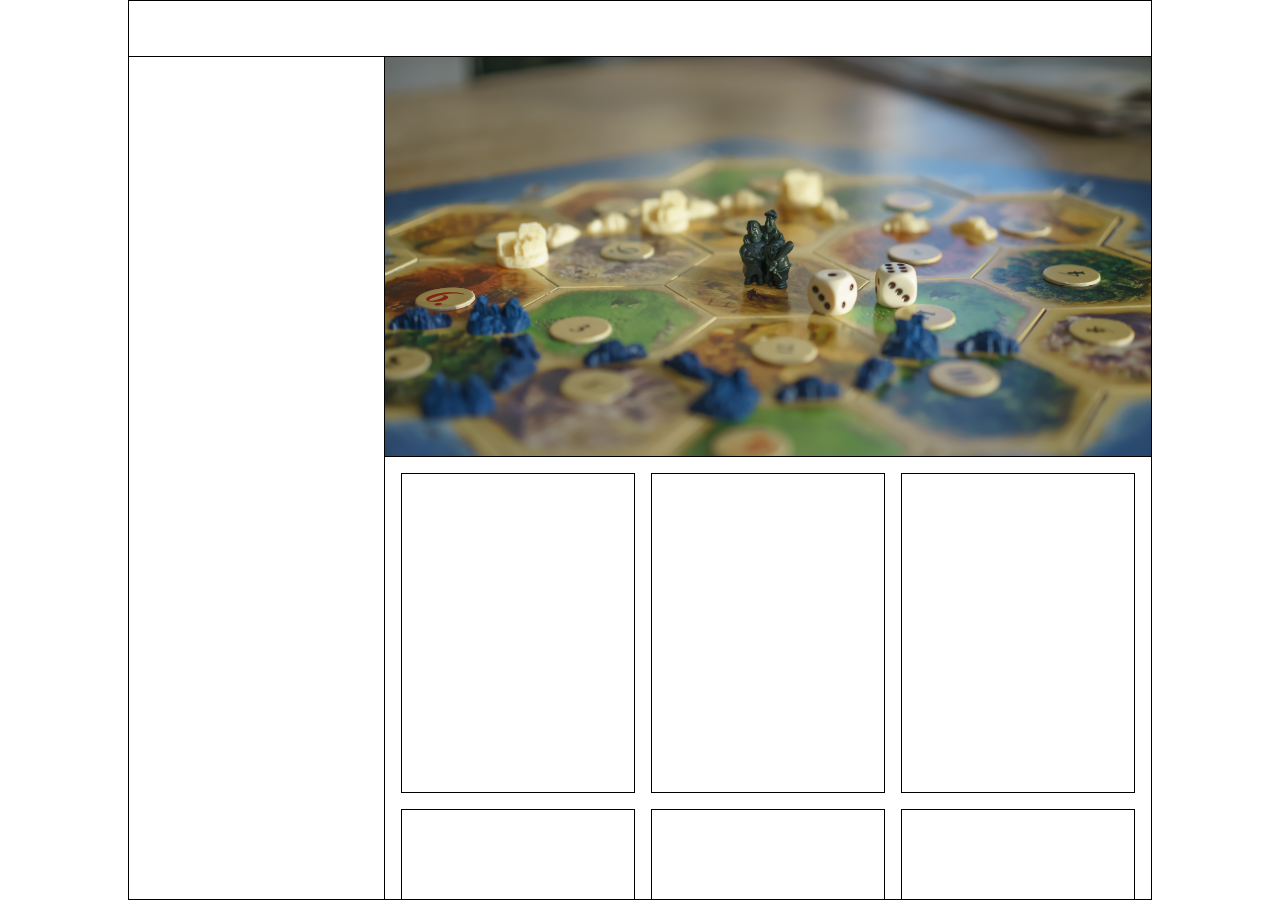
==== index.html @ 2bf7096c "Added layout and carousel" ====
<!DOCTYPE html>
<html lang="en">
<head>
    <meta charset="UTF-8">
    <meta http-equiv="X-UA-Compatible" content="IE=edge">
    <meta name="viewport" content="width=device-width, initial-scale=1.0">
    <title>TableTop Titans</title>

    <link rel="stylesheet" href="style/layout.css">
    <link rel="stylesheet" href="style/carousel.css">

    <script src="js/jquery-3.7.0.js"></script>
    <script src="js/carousel.js"></script>
</head>
<body>
    <div class="layout">
        <header>

        </header>
        <div class="sidebar">

        </div>
        <main>
            <div class="carousel">
                <img src="images/img1.jpg" alt="" class="active">
                <img src="images/img2.jpg" alt="">
                <img src="images/img3.jpg" alt="">

                <!-- <button id="left-button"></button>
                <button id="right-button"></button> -->
            </div>
            <div class="content">
                <div class="card"></div>
                <div class="card"></div>
                <div class="card"></div>
                <div class="card"></div>
                <div class="card"></div>
                <div class="card"></div>
                <div class="card"></div>
                <div class="card"></div>
            </div>
        </main>
    </div>
    
</body>
</html>
---- style/layout.css ----
* {
    box-sizing: border-box;
    padding: 0;
    margin: 0;
}

body {
    width: 100vw;
    height: 100vh;

    display: flex;
    flex-direction: row;
    justify-content: center;
    align-items: center;
}

.layout {
    display: grid;
    grid-template-rows: 1fr 15fr;
    grid-template-columns: 1fr 3fr;

    width: 80%;
    height: 100%;

    border: 1px solid black;
}

@media only screen and (max-width: 1100px) {
    .layout {
        width: 100%;
    }
}

header {
    grid-row: 1 / span 1;
    grid-column: 1 / -1;

    border-bottom: 1px solid black;
}

.sidebar {
    grid-row: 2 / span 1;
    grid-column: 1 / span 1;

    border-right: 1px solid black;
}

main {
    grid-row: 2 / span 1;
    grid-column: 2 / span 1;

    overflow-y: scroll;
}

@media only screen and (max-width: 1100px) {
    .sidebar {
        width: 0px;
    }

    main {
        grid-row: 2 / span 1;
        grid-column: 1 / -1;
    }
}

.carousel {
    position: relative;
    width: 100%;
    height: 25rem;

    border-bottom: 1px solid black;
}

@media only screen and (max-width: 1100px) {
    .carousel {
        height: 15rem;
    }
}

.content {
    display: grid;
    grid-template-columns: repeat(4, 1fr);
    gap: 1rem;

    padding: 1rem;
}

@media only screen and (max-width: 1400px) {
    .content {
        grid-template-columns: repeat(3, 1fr);
    }
}

@media only screen and (max-width: 800px) {
    .content {
        grid-template-columns: repeat(2, 1fr);
    }
}

@media only screen and (max-width: 450px) {
    .content {
        grid-template-columns: repeat(1, 1fr);
    }
}


.content > .card {
    height: 20rem;
    border: 1px solid black;
}
---- style/carousel.css ----
.carousel {
    overflow: hidden;
}

.carousel > img {
    width: 100%;
    min-height: 100%;
    position: absolute;
    left: 0%;
    
    transition: 2s ease-in-out;
}

.carousel > img:not(.active) {
    left: -100%;
    z-index: -2;
}

.carousel > img.last {
    left: 100%;
    z-index: -1;
}
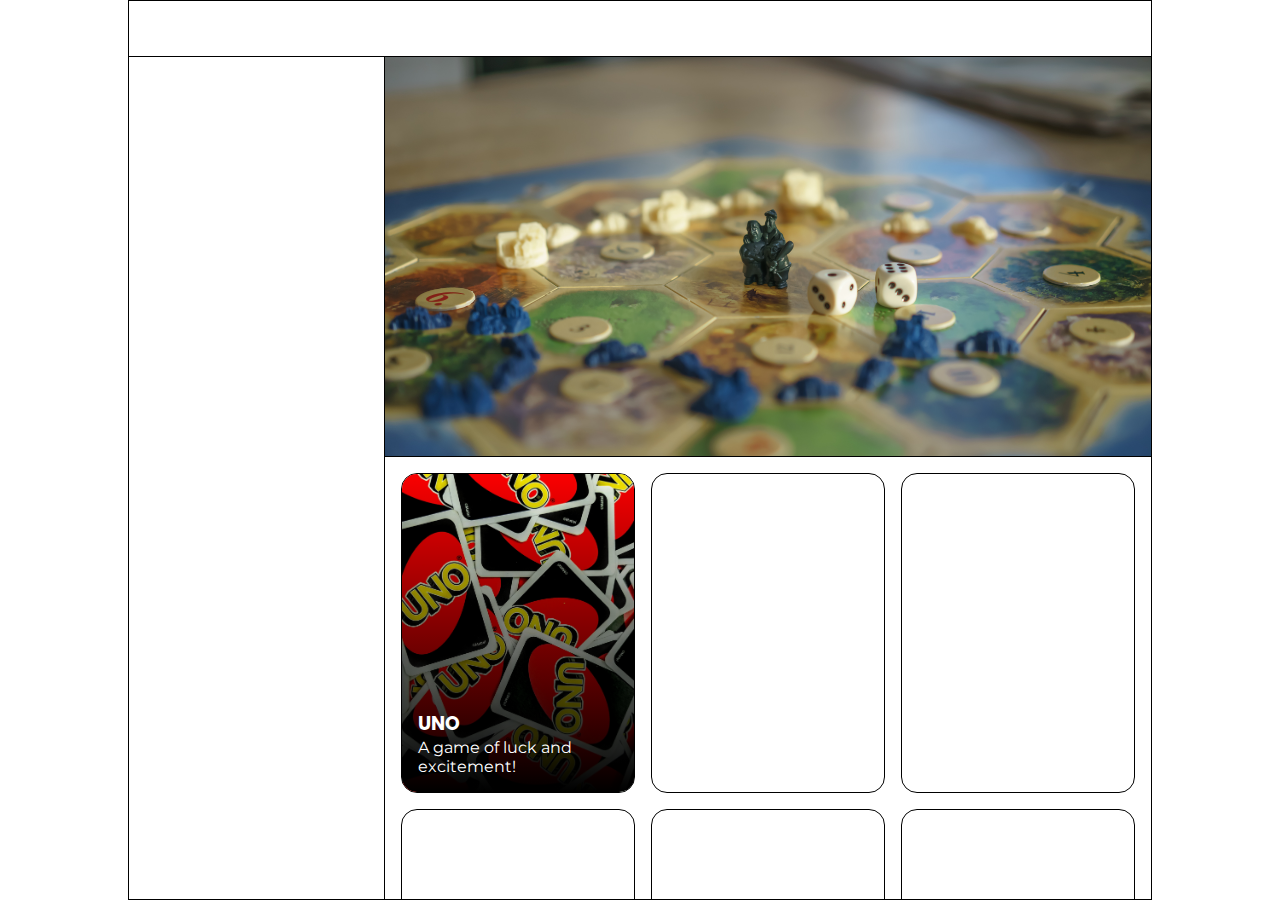
==== commit 43137832: "Added card effect" ====
--- a/index.html
+++ b/index.html
@@ -6,11 +6,16 @@
     <meta name="viewport" content="width=device-width, initial-scale=1.0">
     <title>TableTop Titans</title>
 
+    <style>
+        @import url('https://fonts.googleapis.com/css2?family=Montserrat:wght@300&family=Poppins&display=swap');
+    </style>
     <link rel="stylesheet" href="style/layout.css">
     <link rel="stylesheet" href="style/carousel.css">
+    <link rel="stylesheet" href="style/card.css">
 
     <script src="js/jquery-3.7.0.js"></script>
     <script src="js/carousel.js"></script>
+    <script src="js/card.js"></script>
 </head>
 <body>
     <div class="layout">
@@ -22,15 +27,18 @@
         </div>
         <main>
             <div class="carousel">
-                <img src="images/img1.jpg" alt="" class="active">
-                <img src="images/img2.jpg" alt="">
-                <img src="images/img3.jpg" alt="">
-
-                <!-- <button id="left-button"></button>
-                <button id="right-button"></button> -->
+                <img src="images/img1.jpg" class="active">
+                <img src="images/img2.jpg">
+                <img src="images/img3.jpg">
             </div>
             <div class="content">
-                <div class="card"></div>
+                <div class="card">
+                    <div class="img-container"><img src="images/img5.jpg"></div>
+                    <div class="description">
+                        <h3>UNO</h3>
+                        <p>A game of luck and excitement!</p>
+                    </div>
+                </div>
                 <div class="card"></div>
                 <div class="card"></div>
                 <div class="card"></div>
--- a/style/carousel.css
+++ b/style/carousel.css
@@ -8,7 +8,7 @@
     position: absolute;
     left: 0%;
     
-    transition: 2s ease-in-out;
+    transition: 1.5s ease-in-out;
 }
 
 .carousel > img:not(.active) {
--- a/style/card.css
+++ b/style/card.css
@@ -0,0 +1,61 @@
+.content {
+    -webkit-perspective: 800px;
+    perspective: 800px;
+}
+
+.card {
+    position: relative;
+    border-radius: 1rem;
+    overflow: hidden;
+    transform-origin: center;
+    
+
+    transition: scale .3s;
+}
+.card:hover {
+    scale: 1.05;
+    z-index: 1;
+}
+
+.card > .img-container {
+    width: 100%;
+    height: 100%;
+
+    display: flex;
+    flex-direction: row;
+    justify-content: center;
+    align-items: flex-start;
+}
+
+.card > .img-container::after{
+    content: '';
+    display: block;
+    position: absolute;
+    top: 0;
+    left: 0;
+    width: 100%;
+    height: 100%;
+    background: linear-gradient(to top, black, transparent);
+}
+
+.card img {
+    height: 100%;
+}
+
+.card > .description {
+    position: absolute;
+    bottom: 0px;
+
+    width: 100%;
+    padding: 1rem;
+}
+
+.card h3 {
+    color: white;
+    font-family: 'Poppins', sans-serif;
+}
+
+.card p {
+    color: white;
+    font-family: 'Montserrat', sans-serif;
+} 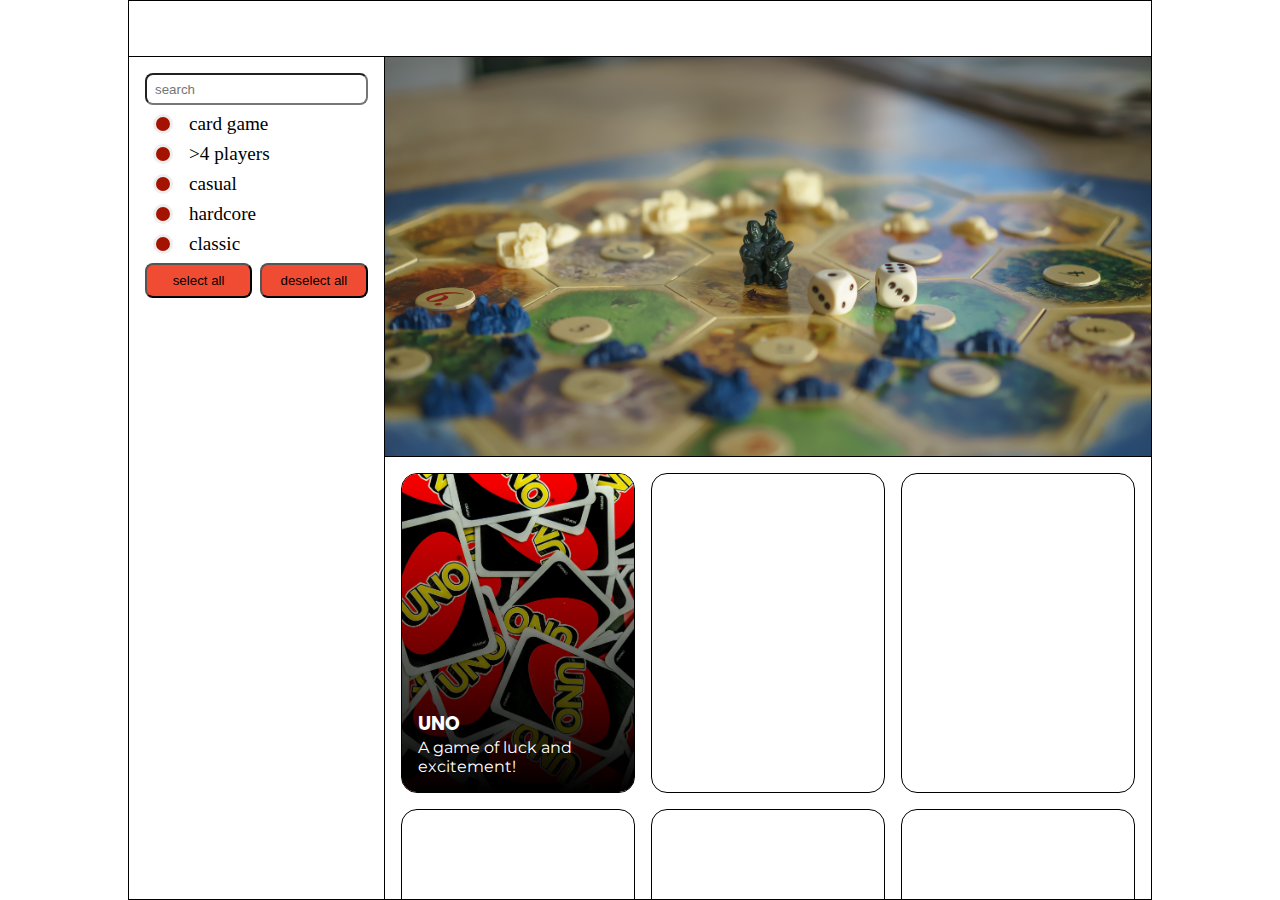
==== commit a0b3ee82: "Added search and filtering" ====
--- a/index.html
+++ b/index.html
@@ -12,10 +12,12 @@
     <link rel="stylesheet" href="style/layout.css">
     <link rel="stylesheet" href="style/carousel.css">
     <link rel="stylesheet" href="style/card.css">
+    <link rel="stylesheet" href="style/sidebar.css">
 
     <script src="js/jquery-3.7.0.js"></script>
     <script src="js/carousel.js"></script>
     <script src="js/card.js"></script>
+    <script src="js/find-form.js"></script>
 </head>
 <body>
     <div class="layout">
@@ -23,7 +25,40 @@
 
         </header>
         <div class="sidebar">
+            <form id="find-form">
+                <input type="text" class="search" placeholder="search"><br>
+                
+                <div class="check-group">
+                    <input type="checkbox" class="filter" name="card-game" checked="true">
+                    <span class="checkmark"></span>
+                    <label for="card-game">card game</label><br>
+                </div>
+                <div class="check-group">
+                    <input type="checkbox" class="filter" name="more-than-four-players" checked="true">
+                    <span class="checkmark"></span>
+                    <label for="more-than-four-players">>4 players</label><br>
+                </div>
+                <div class="check-group">
+                    <input type="checkbox" class="filter" name="casual" checked="true">
+                    <span class="checkmark"></span>
+                    <label for="casual">casual</label><br>
+                </div>
+                <div class="check-group">
+                    <input type="checkbox" class="filter" name="hardcore" checked="true">
+                    <span class="checkmark"></span>
+                    <label for="hardcore">hardcore</label><br>
+                </div>
+                <div class="check-group">
+                    <input type="checkbox" class="filter" name="classic" checked="true">
+                    <span class="checkmark"></span>
+                    <label for="classic">classic</label><br>
+                </div>
 
+                <div class="button-container">
+                    <button type="button" id="select-all">select all</button>
+                    <button type="button" id="deselect-all">deselect all</button>
+                </div>
+            </form>
         </div>
         <main>
             <div class="carousel">
@@ -32,20 +67,20 @@
                 <img src="images/img3.jpg">
             </div>
             <div class="content">
-                <div class="card">
+                <div class="card" data-title="UNO" data-tags="card-game casual classic">
                     <div class="img-container"><img src="images/img5.jpg"></div>
                     <div class="description">
                         <h3>UNO</h3>
                         <p>A game of luck and excitement!</p>
                     </div>
                 </div>
-                <div class="card"></div>
-                <div class="card"></div>
-                <div class="card"></div>
-                <div class="card"></div>
-                <div class="card"></div>
-                <div class="card"></div>
-                <div class="card"></div>
+                <div class="card" data-title="" data-tags=""></div>
+                <div class="card" data-title="" data-tags=""></div>
+                <div class="card" data-title="" data-tags=""></div>
+                <div class="card" data-title="" data-tags=""></div>
+                <div class="card" data-title="" data-tags=""></div>
+                <div class="card" data-title="" data-tags=""></div>
+                <div class="card" data-title="" data-tags=""></div>
             </div>
         </main>
     </div>
--- a/style/sidebar.css
+++ b/style/sidebar.css
@@ -0,0 +1,78 @@
+.sidebar{
+    padding: 1rem;
+}
+
+.search {
+    width: 100%;
+    height: 2rem;
+    border-radius: 0.5rem;
+    padding: 0.5rem;
+}
+
+.check-group {
+  position: relative;
+  cursor: pointer;
+  font-size: 1.2rem;
+  user-select: none;
+  margin: 0.5rem;
+
+  display: flex;
+  flex-direction: row;
+  justify-content: flex-start;
+  align-items: center;
+  gap: 1rem;
+}
+ 
+.check-group input {
+  position: absolute;
+  opacity: 0;
+  cursor: pointer;
+  height: 0;
+  width: 0;
+}
+ 
+.checkmark {
+  height: 20px;
+  width: 20px;
+  background-color: #eee;
+  border-radius: 50%;
+  border: 3px solid #eee;
+}
+ 
+.check-group:hover input ~ .checkmark {
+  background-color: #ccc;
+}
+ 
+.check-group input:checked ~ .checkmark {
+  background-color: #a31300;
+}
+ 
+.checkmark:after {
+  content: "";
+  position: absolute;
+  display: none;
+}
+
+.button-container {
+    width: 100%;
+    display: flex;
+    flex-direction: row;
+    justify-content: space-between;
+    align-items: center;
+    gap: 0.5rem;
+}
+
+#find-form button {
+    flex: 1;
+    padding: 0.5rem;
+    border-radius: 0.5rem;
+    background-color: #f04c33;
+}
+
+#find-form button:hover{
+    background-color: #be3b2a;
+}
+
+#find-form button:active{
+    background-color: #a31300;
+}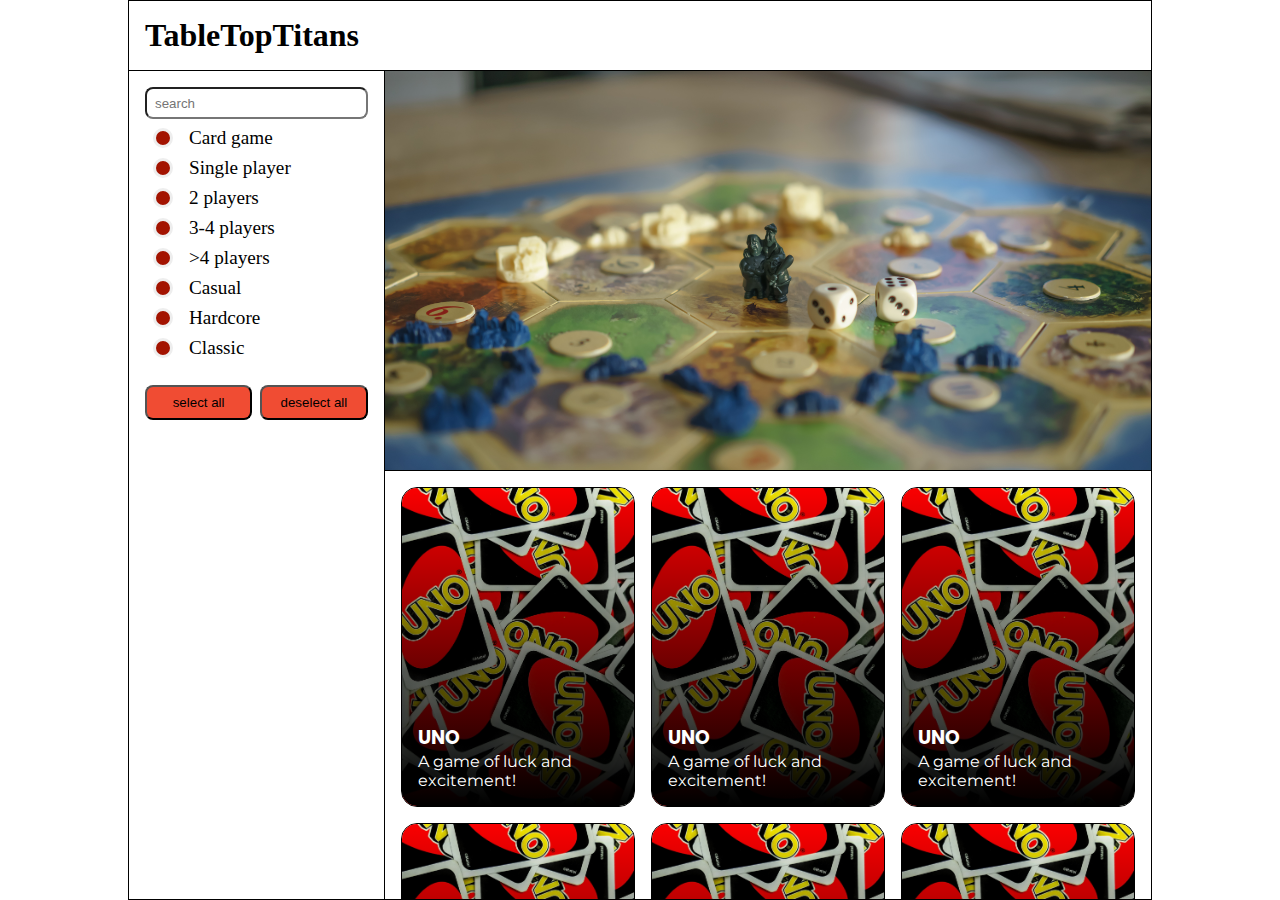
==== commit c365283f: "Added loading data from file" ====
--- a/index.html
+++ b/index.html
@@ -4,55 +4,32 @@
     <meta charset="UTF-8">
     <meta http-equiv="X-UA-Compatible" content="IE=edge">
     <meta name="viewport" content="width=device-width, initial-scale=1.0">
+    <link rel="shortcut icon" href="#">
     <title>TableTop Titans</title>
 
     <style>
         @import url('https://fonts.googleapis.com/css2?family=Montserrat:wght@300&family=Poppins&display=swap');
     </style>
+    <link rel="stylesheet" href="style/style.css">
     <link rel="stylesheet" href="style/layout.css">
     <link rel="stylesheet" href="style/carousel.css">
     <link rel="stylesheet" href="style/card.css">
     <link rel="stylesheet" href="style/sidebar.css">
 
     <script src="js/jquery-3.7.0.js"></script>
+    <script src="js/find-form.js"></script>
+    <script src="js/init.js"></script>
     <script src="js/carousel.js"></script>
     <script src="js/card.js"></script>
-    <script src="js/find-form.js"></script>
 </head>
 <body>
     <div class="layout">
         <header>
-
+            <h1>TableTopTitans</h1>
         </header>
         <div class="sidebar">
             <form id="find-form">
                 <input type="text" class="search" placeholder="search"><br>
-                
-                <div class="check-group">
-                    <input type="checkbox" class="filter" name="card-game" checked="true">
-                    <span class="checkmark"></span>
-                    <label for="card-game">card game</label><br>
-                </div>
-                <div class="check-group">
-                    <input type="checkbox" class="filter" name="more-than-four-players" checked="true">
-                    <span class="checkmark"></span>
-                    <label for="more-than-four-players">>4 players</label><br>
-                </div>
-                <div class="check-group">
-                    <input type="checkbox" class="filter" name="casual" checked="true">
-                    <span class="checkmark"></span>
-                    <label for="casual">casual</label><br>
-                </div>
-                <div class="check-group">
-                    <input type="checkbox" class="filter" name="hardcore" checked="true">
-                    <span class="checkmark"></span>
-                    <label for="hardcore">hardcore</label><br>
-                </div>
-                <div class="check-group">
-                    <input type="checkbox" class="filter" name="classic" checked="true">
-                    <span class="checkmark"></span>
-                    <label for="classic">classic</label><br>
-                </div>
 
                 <div class="button-container">
                     <button type="button" id="select-all">select all</button>
@@ -67,20 +44,7 @@
                 <img src="images/img3.jpg">
             </div>
             <div class="content">
-                <div class="card" data-title="UNO" data-tags="card-game casual classic">
-                    <div class="img-container"><img src="images/img5.jpg"></div>
-                    <div class="description">
-                        <h3>UNO</h3>
-                        <p>A game of luck and excitement!</p>
-                    </div>
-                </div>
-                <div class="card" data-title="" data-tags=""></div>
-                <div class="card" data-title="" data-tags=""></div>
-                <div class="card" data-title="" data-tags=""></div>
-                <div class="card" data-title="" data-tags=""></div>
-                <div class="card" data-title="" data-tags=""></div>
-                <div class="card" data-title="" data-tags=""></div>
-                <div class="card" data-title="" data-tags=""></div>
+                
             </div>
         </main>
     </div>
--- a/style/style.css
+++ b/style/style.css
@@ -0,0 +1,8 @@
+header {
+    display: flex;
+    flex-direction: row;
+    justify-content: flex-start;
+    align-items: center;
+    padding: 1rem;
+    gap: 1rem;
+}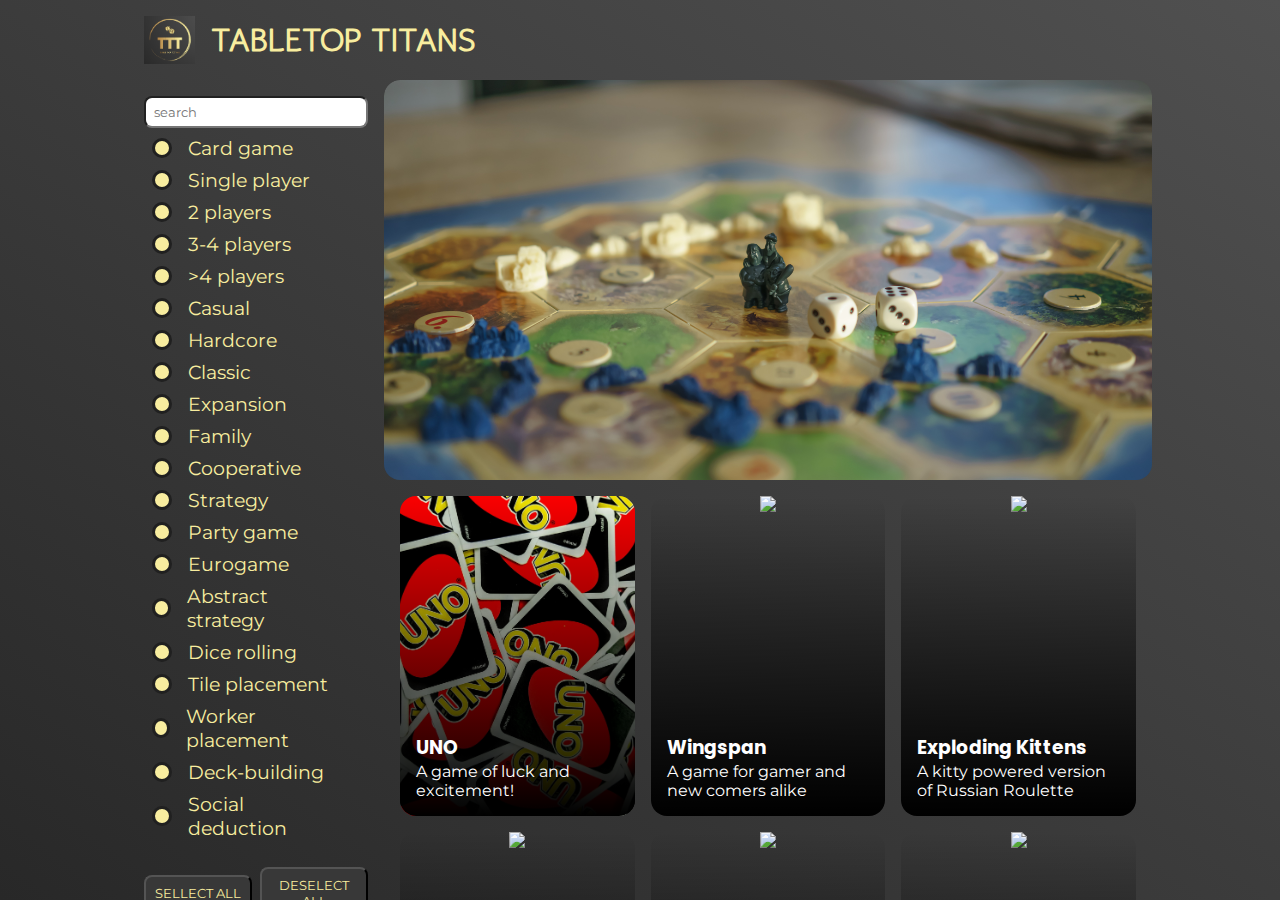
==== commit 9dbff483: "Changes.zip" ====
--- a/index.html
+++ b/index.html
@@ -7,9 +7,6 @@
     <link rel="shortcut icon" href="#">
     <title>TableTop Titans</title>
 
-    <style>
-        @import url('https://fonts.googleapis.com/css2?family=Montserrat:wght@300&family=Poppins&display=swap');
-    </style>
     <link rel="stylesheet" href="style/style.css">
     <link rel="stylesheet" href="style/layout.css">
     <link rel="stylesheet" href="style/carousel.css">
@@ -25,15 +22,16 @@
 <body>
     <div class="layout">
         <header>
-            <h1>TableTopTitans</h1>
+            <img src="images/logo.png" alt="" class="logo">
+            <h1>TABLETOP TITANS</h1>
         </header>
         <div class="sidebar">
             <form id="find-form">
                 <input type="text" class="search" placeholder="search"><br>
 
                 <div class="button-container">
-                    <button type="button" id="select-all">select all</button>
-                    <button type="button" id="deselect-all">deselect all</button>
+                    <button type="button" id="select-all">SELLECT ALL</button>
+                    <button type="button" id="deselect-all">DESELECT ALL</button>
                 </div>
             </form>
         </div>
--- a/style/style.css
+++ b/style/style.css
@@ -1,3 +1,14 @@
+@import url('https://fonts.googleapis.com/css2?family=Gowun+Dodum&family=Montserrat:wght@300&family=Poppins&display=swap');
+
+:root {
+    --accent: rgb(248, 237, 159)
+}
+
+* {
+    color: var(--accent);
+    font-family: 'Montserrat', sans-serif;
+}
+
 header {
     display: flex;
     flex-direction: row;
@@ -5,4 +16,37 @@
     align-items: center;
     padding: 1rem;
     gap: 1rem;
+}
+
+.logo {
+    height: 3rem;
+}
+
+body {
+    background: linear-gradient(to right top, rgb(40, 40, 40), rgb(80, 80, 80));
+}
+
+h1, h2 {
+    font-family: 'Gowun Dodum', sans-serif;
+}
+
+/* width */
+::-webkit-scrollbar {
+  width: 0.5rem;
+}
+
+/* Track */
+::-webkit-scrollbar-track {
+  background: transparent;
+}
+
+/* Handle */
+::-webkit-scrollbar-thumb {
+  background: var(--accent);
+  border-radius: 0.25rem;
+}
+
+/* Handle on hover */
+::-webkit-scrollbar-thumb:hover {
+  background: rgb(207, 198, 128);
 }--- a/style/layout.css
+++ b/style/layout.css
@@ -21,8 +21,6 @@
 
     width: 80%;
     height: 100%;
-
-    border: 1px solid black;
 }
 
 @media only screen and (max-width: 1100px) {
@@ -34,15 +32,13 @@
 header {
     grid-row: 1 / span 1;
     grid-column: 1 / -1;
-
-    border-bottom: 1px solid black;
 }
 
 .sidebar {
     grid-row: 2 / span 1;
     grid-column: 1 / span 1;
 
-    border-right: 1px solid black;
+    overflow: hidden;
 }
 
 main {
@@ -50,6 +46,7 @@
     grid-column: 2 / span 1;
 
     overflow-y: scroll;
+    border-radius: 1rem;
 }
 
 @media only screen and (max-width: 1100px) {
@@ -67,8 +64,6 @@
     position: relative;
     width: 100%;
     height: 25rem;
-
-    border-bottom: 1px solid black;
 }
 
 @media only screen and (max-width: 1100px) {
@@ -106,5 +101,4 @@
 
 .content > .card {
     height: 20rem;
-    border: 1px solid black;
 }--- a/style/carousel.css
+++ b/style/carousel.css
@@ -1,5 +1,6 @@
 .carousel {
     overflow: hidden;
+    border-radius: 1rem;
 }
 
 .carousel > img {
--- a/style/sidebar.css
+++ b/style/sidebar.css
@@ -7,6 +7,7 @@
     height: 2rem;
     border-radius: 0.5rem;
     padding: 0.5rem;
+    color: black;
 }
 
 .check-group {
@@ -34,17 +35,17 @@
 .checkmark {
   height: 20px;
   width: 20px;
-  background-color: #eee;
+  background-color: rgb(32, 32, 32);
   border-radius: 50%;
-  border: 3px solid #eee;
+  border: 3px solid rgb(32, 32, 32);
 }
  
 .check-group:hover input ~ .checkmark {
-  background-color: #ccc;
+  background-color: gray;
 }
  
 .check-group input:checked ~ .checkmark {
-  background-color: #a31300;
+  background-color: var(--accent);
 }
  
 .checkmark:after {
@@ -66,13 +67,13 @@
     flex: 1;
     padding: 0.5rem;
     border-radius: 0.5rem;
-    background-color: #f04c33;
+    background-color: rgb(56, 56, 56);
 }
 
 #find-form button:hover{
-    background-color: #be3b2a;
+    background-color: rgb(80, 80, 80);
 }
 
 #find-form button:active{
-    background-color: #a31300;
+    background-color: black;
 }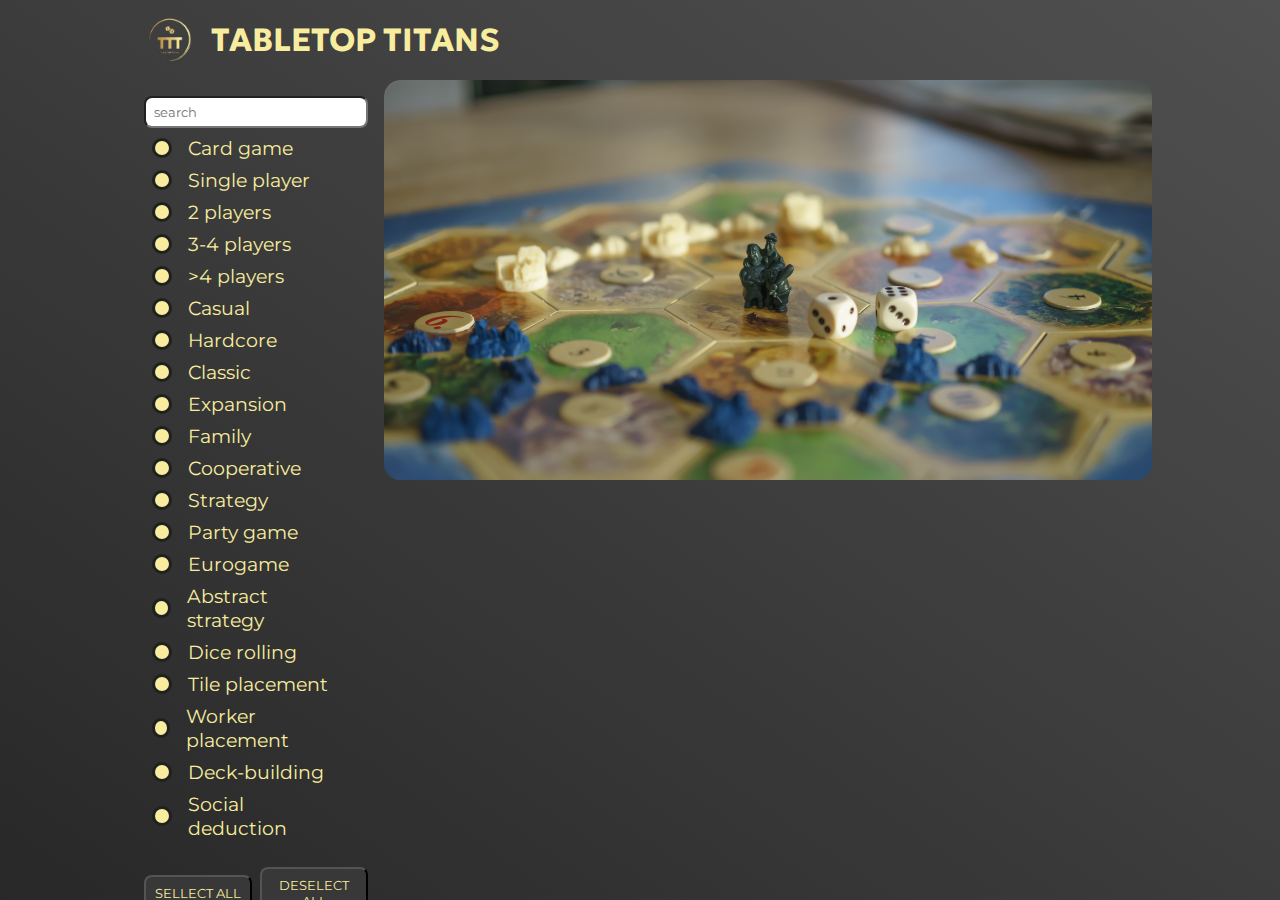
==== commit c95e6b2b: "changes" ====
--- a/index.html
+++ b/index.html
@@ -22,7 +22,7 @@
 <body>
     <div class="layout">
         <header>
-            <img src="images/logo.png" alt="" class="logo">
+            <img src="images/logo-nobg.png" alt="" class="logo">
             <h1>TABLETOP TITANS</h1>
         </header>
         <div class="sidebar">
--- a/style/style.css
+++ b/style/style.css
@@ -1,4 +1,4 @@
-@import url('https://fonts.googleapis.com/css2?family=Gowun+Dodum&family=Montserrat:wght@300&family=Poppins&display=swap');
+@import url('https://fonts.googleapis.com/css2?family=Geologica&family=Montserrat:wght@300&family=Poppins&display=swap');
 
 :root {
     --accent: rgb(248, 237, 159)
@@ -27,7 +27,7 @@
 }
 
 h1, h2 {
-    font-family: 'Gowun Dodum', sans-serif;
+    font-family: 'Geologica', sans-serif;
 }
 
 /* width */
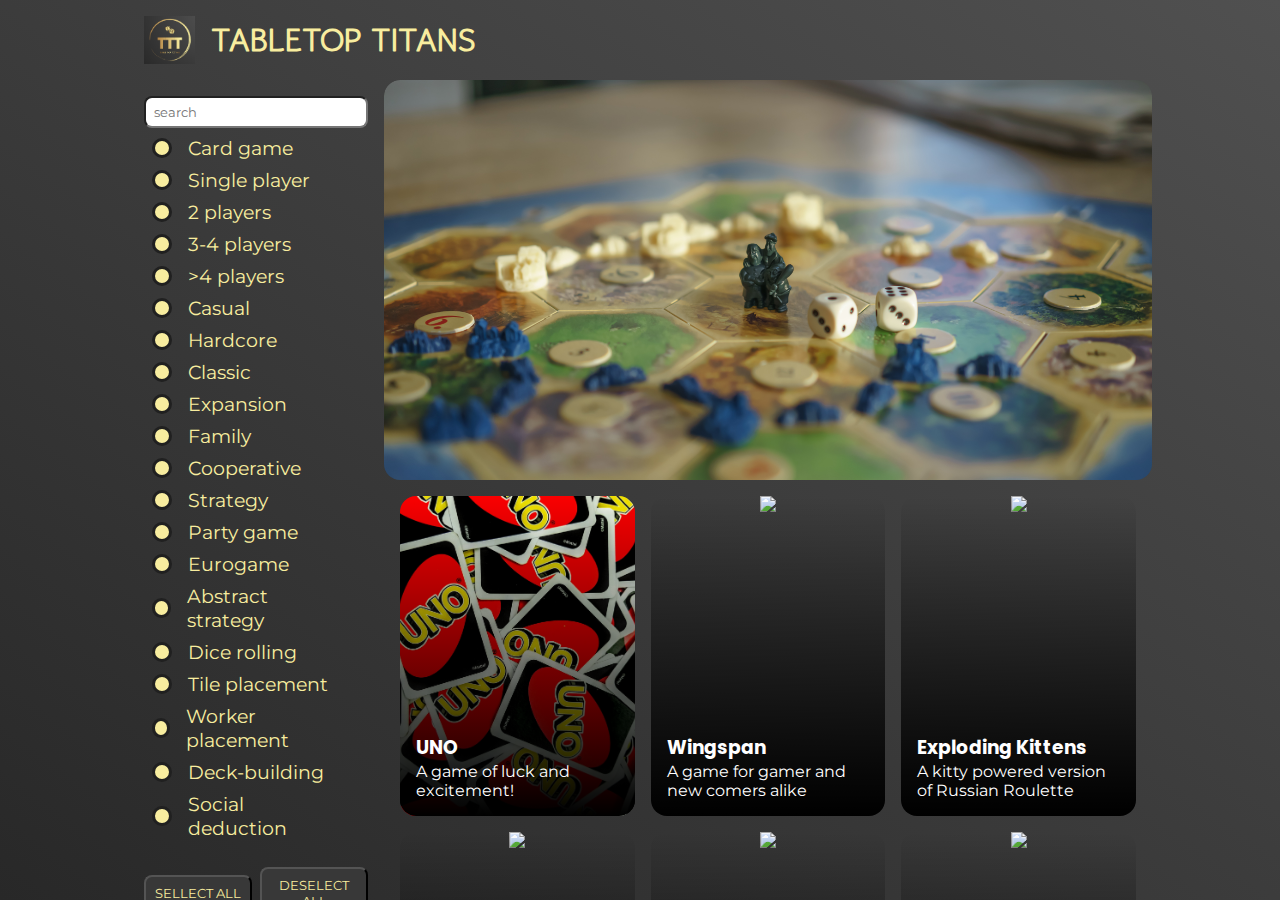
==== commit efb1d5c7: "Revert "changes"" ====
--- a/index.html
+++ b/index.html
@@ -22,7 +22,7 @@
 <body>
     <div class="layout">
         <header>
-            <img src="images/logo-nobg.png" alt="" class="logo">
+            <img src="images/logo.png" alt="" class="logo">
             <h1>TABLETOP TITANS</h1>
         </header>
         <div class="sidebar">
--- a/style/style.css
+++ b/style/style.css
@@ -1,4 +1,4 @@
-@import url('https://fonts.googleapis.com/css2?family=Geologica&family=Montserrat:wght@300&family=Poppins&display=swap');
+@import url('https://fonts.googleapis.com/css2?family=Gowun+Dodum&family=Montserrat:wght@300&family=Poppins&display=swap');
 
 :root {
     --accent: rgb(248, 237, 159)
@@ -27,7 +27,7 @@
 }
 
 h1, h2 {
-    font-family: 'Geologica', sans-serif;
+    font-family: 'Gowun Dodum', sans-serif;
 }
 
 /* width */
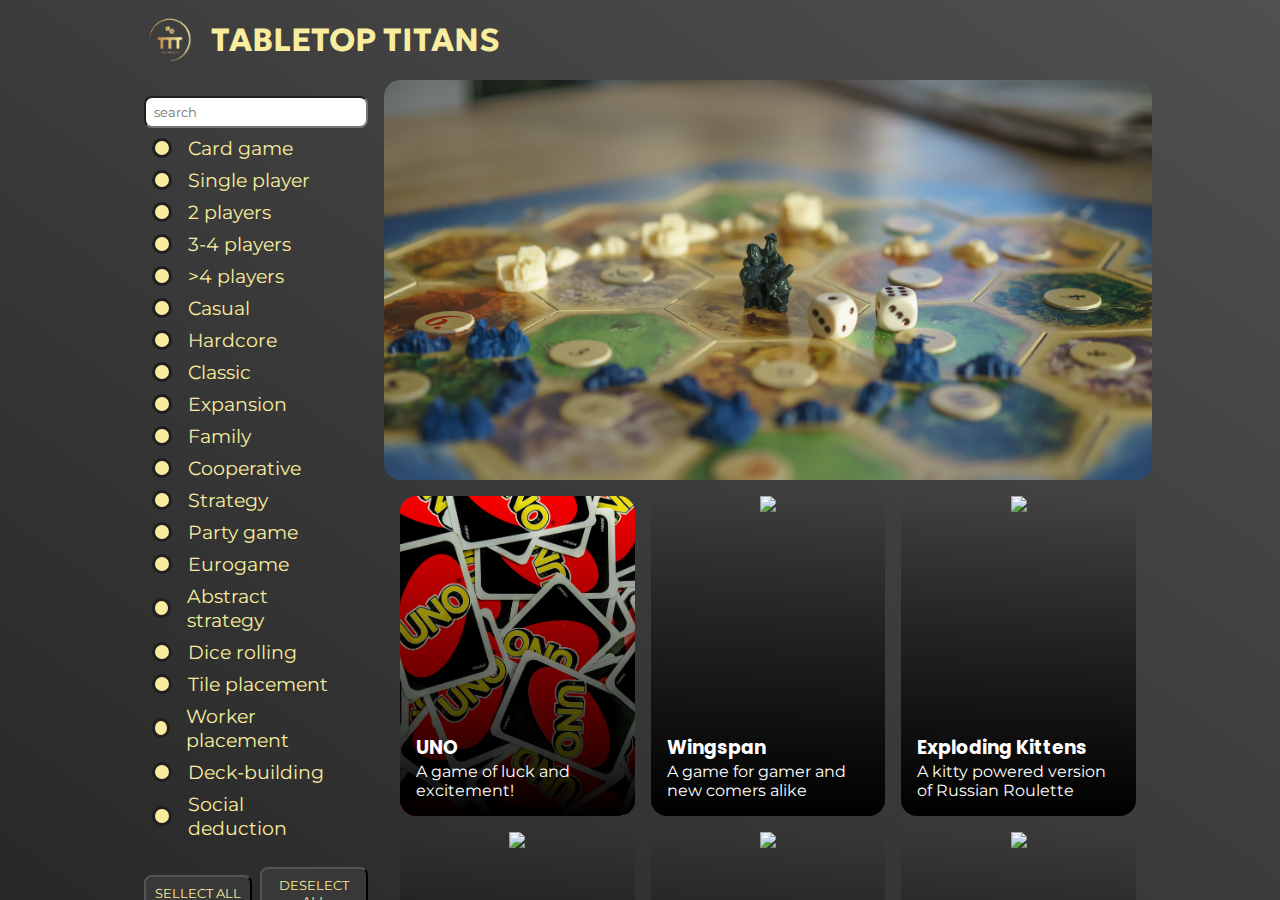
==== commit 4ad039ed: "changes" ====
--- a/index.html
+++ b/index.html
@@ -22,7 +22,7 @@
 <body>
     <div class="layout">
         <header>
-            <img src="images/logo.png" alt="" class="logo">
+            <img src="images/logo-nobg.png" alt="" class="logo">
             <h1>TABLETOP TITANS</h1>
         </header>
         <div class="sidebar">
--- a/style/style.css
+++ b/style/style.css
@@ -1,4 +1,4 @@
-@import url('https://fonts.googleapis.com/css2?family=Gowun+Dodum&family=Montserrat:wght@300&family=Poppins&display=swap');
+@import url('https://fonts.googleapis.com/css2?family=Geologica&family=Montserrat:wght@300&family=Poppins&display=swap');
 
 :root {
     --accent: rgb(248, 237, 159)
@@ -27,7 +27,7 @@
 }
 
 h1, h2 {
-    font-family: 'Gowun Dodum', sans-serif;
+    font-family: 'Geologica', sans-serif;
 }
 
 /* width */
